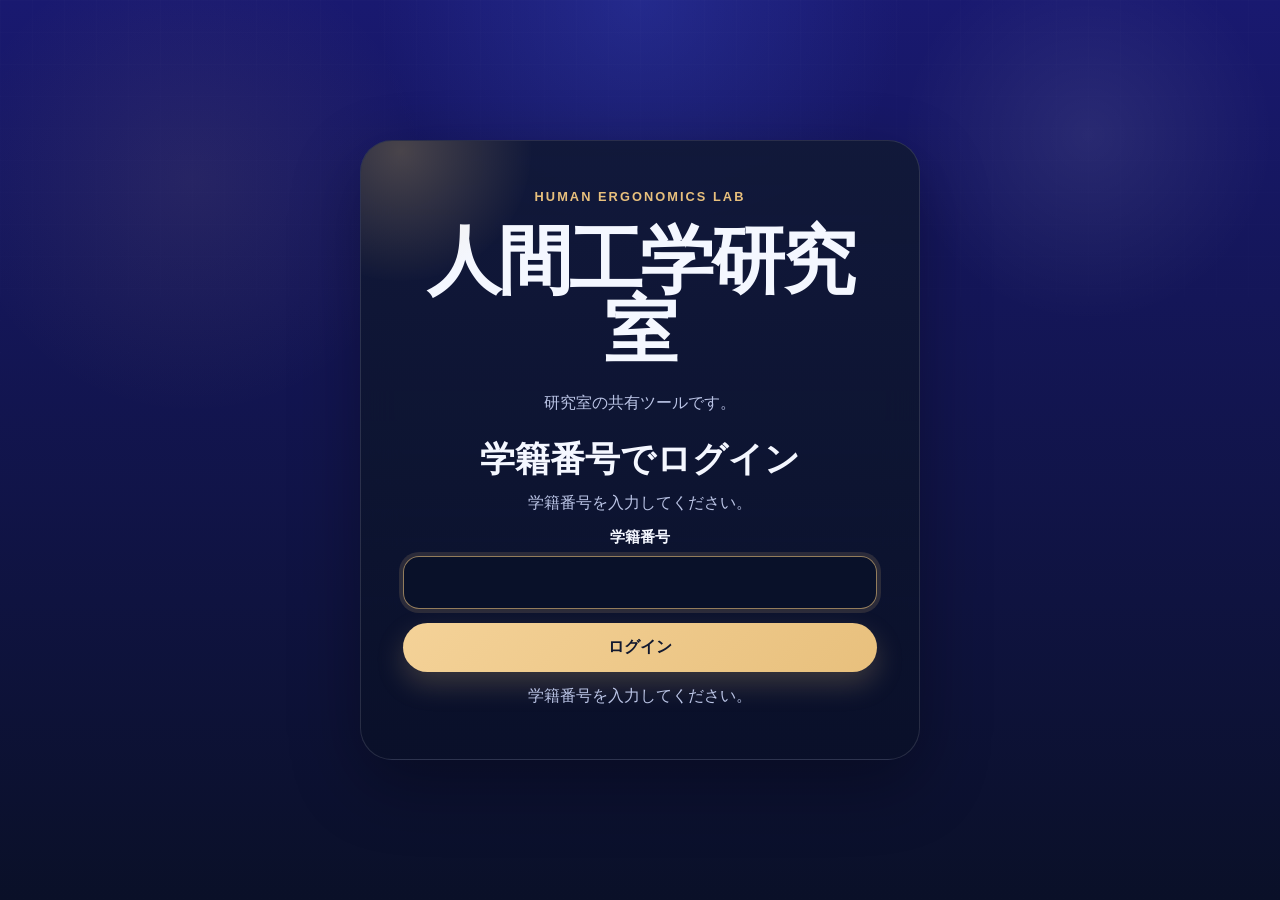
==== public/index.html @ 96b13053 "Excel設定をOneDriveリンクのみに整理" ====
<!DOCTYPE html>
<html lang="ja">
<head>
  <meta charset="UTF-8">
  <meta name="viewport" content="width=device-width, initial-scale=1.0">
  <title>&#x4eba;&#x9593;&#x5de5;&#x5b66;&#x7814;&#x7a76;&#x5ba4; &#x5171;&#x6709;&#x30c4;&#x30fc;&#x30eb;</title>
  <meta name="description" content="&#x4eba;&#x9593;&#x5de5;&#x5b66;&#x7814;&#x7a76;&#x5ba4;&#x306e;&#x5171;&#x6709;&#x30c4;&#x30fc;&#x30eb;">
  <meta name="theme-color" content="#191970">
  <meta name="robots" content="noindex, nofollow, noarchive">
  <meta name="apple-mobile-web-app-capable" content="yes">
  <meta name="apple-mobile-web-app-title" content="&#x4eba;&#x9593;&#x5de5;&#x5b66;&#x7814;&#x7a76;&#x5ba4;">
  <link rel="manifest" href="./manifest.webmanifest">
  <link rel="icon" href="./icon.svg" type="image/svg+xml">
  <link rel="stylesheet" href="./styles.css">
  <script src="./app.js" defer></script>
</head>
<body>
  <main class="shell">
    <section id="authView" class="auth-screen">
      <section class="auth-card" aria-labelledby="loginTitle">
        <div class="auth-orb" aria-hidden="true"></div>
        <p class="auth-label">Human Ergonomics Lab</p>
        <h1 id="labName">&#x4eba;&#x9593;&#x5de5;&#x5b66;&#x7814;&#x7a76;&#x5ba4;</h1>
        <p id="tagline" class="auth-copy">
          &#x7814;&#x7a76;&#x5ba4;&#x306e;&#x5171;&#x6709;&#x30c4;&#x30fc;&#x30eb;&#x3067;&#x3059;&#x3002;
        </p>

        <div class="auth-form-block">
          <h2 id="loginTitle">&#x5b66;&#x7c4d;&#x756a;&#x53f7;&#x3067;&#x30ed;&#x30b0;&#x30a4;&#x30f3;</h2>
          <p id="loginDescription" class="auth-copy">
            &#x5b66;&#x7c4d;&#x756a;&#x53f7;&#x3092;&#x5165;&#x529b;&#x3057;&#x3066;&#x304f;&#x3060;&#x3055;&#x3044;&#x3002;
          </p>

          <form id="loginForm" class="login-form" novalidate autocomplete="on">
            <label class="field field-centered">
              <span>&#x5b66;&#x7c4d;&#x756a;&#x53f7;</span>
              <input
                id="userIdInput"
                type="text"
                name="userId"
                inputmode="numeric"
                autocomplete="username"
                placeholder=""
              >
            </label>

            <button class="primary-button" type="submit">&#x30ed;&#x30b0;&#x30a4;&#x30f3;</button>
          </form>

          <p id="loginMessage" class="helper-text">
            &#x5b66;&#x7c4d;&#x756a;&#x53f7;&#x3092;&#x5165;&#x529b;&#x3057;&#x3066;&#x304f;&#x3060;&#x3055;&#x3044;&#x3002;
          </p>
        </div>
      </section>
    </section>

    <section id="workspaceView" class="workspace-shell" hidden>
      <aside class="sidebar">
        <div class="sidebar-card">
          <p class="sidebar-label">Workspace</p>
          <h2 id="sidebarLabName">&#x4eba;&#x9593;&#x5de5;&#x5b66;&#x7814;&#x7a76;&#x5ba4;</h2>
          <p id="sidebarUserText" class="sidebar-copy"></p>
        </div>

        <nav id="workspaceNav" class="sidebar-nav" aria-label="&#x30ab;&#x30c6;&#x30b4;&#x30ea;&#x4e00;&#x89a7;"></nav>
        <button id="logoutButton" class="secondary-button" type="button">&#x30ed;&#x30b0;&#x30a2;&#x30a6;&#x30c8;</button>
      </aside>

      <section class="workspace-main">
        <header class="workspace-header">
          <div class="workspace-heading">
            <p class="workspace-label">Category</p>
            <h2 id="workspaceTitle">&#x5728;&#x5ba4;&#x7ba1;&#x7406;</h2>
            <p id="workspaceDescription" class="workspace-copy"></p>
          </div>
          <span id="currentUserBadge" class="user-badge"></span>
        </header>

        <section class="workspace-stage">
          <article id="view-presence" class="workspace-view">
            <section class="view-card">
              <div class="presence-shell">
                <div class="presence-toolbar">
                  <div>
                    <p class="view-label">&#x5728;&#x5ba4;&#x7ba1;&#x7406;</p>
                    <h3 id="presenceMonthLabel">&#x4eca;&#x6708;</h3>
                  </div>

                  <div class="presence-nav">
                    <button id="presencePrevButton" class="secondary-button" type="button">&#x524d;&#x306e;&#x6708;</button>
                    <button id="presenceTodayButton" class="secondary-button" type="button">&#x4eca;&#x6708;</button>
                    <button id="presenceNextButton" class="secondary-button" type="button">&#x6b21;&#x306e;&#x6708;</button>
                  </div>
                </div>

                <div class="presence-table-wrap">
                  <table class="presence-table">
                    <thead id="presenceTableHead"></thead>
                    <tbody id="presenceTableBody"></tbody>
                  </table>
                </div>

                <div class="presence-table-section">
                  <p class="view-label">&#x52e4;&#x6020;</p>
                  <div class="presence-table-wrap">
                    <table class="presence-table attendance-table">
                      <thead id="attendanceTableHead"></thead>
                      <tbody id="attendanceTableBody"></tbody>
                    </table>
                  </div>
                </div>

                <div id="presenceEditorModal" class="presence-editor-backdrop" hidden>
                  <section class="presence-editor-dialog" role="dialog" aria-modal="true" aria-labelledby="presenceEditorTitle">
                    <div class="presence-editor-head">
                      <div>
                        <p class="view-label">&#x4e88;&#x5b9a;&#x7de8;&#x96c6;</p>
                        <h3 id="presenceEditorTitle">&#x65e5;&#x4ed8;</h3>
                      </div>
                      <button id="presenceEditorCloseButton" class="presence-editor-close" type="button" aria-label="&#x9589;&#x3058;&#x308b;">&#xd7;</button>
                    </div>

                    <form id="presenceEditorForm" class="form-stack">
                      <div class="presence-input-grid">
                        <label class="field">
                          <span>&#x958b;&#x59cb;&#x6642;&#x9593;</span>
                          <input id="presenceEditorStartTimeInput" type="time" name="presenceEditorStartTime">
                        </label>

                        <label class="field">
                          <span>&#x7d42;&#x4e86;&#x6642;&#x9593;</span>
                          <input id="presenceEditorEndTimeInput" type="time" name="presenceEditorEndTime">
                        </label>
                      </div>

                      <label class="field">
                        <span>&#x5bfe;&#x5fdc;&#x53ef;&#x5426;</span>
                        <select id="presenceEditorAvailabilitySelect" name="presenceEditorAvailability"></select>
                      </label>

                      <label class="field">
                        <span>&#x78ba;&#x8a8d;</span>
                        <input id="presenceEditorSummaryPreview" type="text" value="" readonly>
                      </label>

                      <div class="presence-actions">
                        <button class="primary-button" type="submit">&#x4fdd;&#x5b58;</button>
                        <button id="presenceEditorDeleteButton" class="secondary-button" type="button">&#x524a;&#x9664;</button>
                      </div>
                    </form>

                    <p id="presenceEditorMessage" class="helper-text"></p>
                  </section>
                </div>
              </div>
            </section>
          </article>

          <article id="view-tasks" class="workspace-view" hidden>
            <section class="view-card">
              <div class="tasks-shell">
                <div class="tasks-header">
                  <div>
                    <p class="view-label">&#x30de;&#x30a4;&#x30bf;&#x30b9;&#x30af;</p>
                    <h3>&#x30de;&#x30a4;&#x30bf;&#x30b9;&#x30af;</h3>
                  </div>
                  <div class="info-box tasks-summary-card">
                    <strong>&#x5bfe;&#x8c61;</strong>
                    <small id="taskOwnerText"></small>
                  </div>
                </div>

                <div class="tasks-layout">
                  <section class="panel tasks-panel">
                    <div class="panel-head">
                      <p class="view-label">&#x30bf;&#x30b9;&#x30af;&#x5165;&#x529b;</p>
                      <h3>&#x8ffd;&#x52a0;</h3>
                    </div>

                    <form id="taskForm" class="form-stack">
                      <label class="field">
                        <span>&#x30bf;&#x30b9;&#x30af;&#x540d;</span>
                        <input id="taskTitleInput" type="text" name="taskTitle" maxlength="60" placeholder="">
                      </label>

                      <label class="field">
                        <span>&#x671f;&#x65e5;</span>
                        <input id="taskDueDateInput" type="date" name="taskDueDate">
                      </label>

                      <label class="field">
                        <span>&#x30e1;&#x30e2;</span>
                        <input id="taskNoteInput" type="text" name="taskNote" maxlength="80" placeholder="">
                      </label>

                      <button class="primary-button" type="submit">&#x8ffd;&#x52a0;</button>
                    </form>

                    <p id="taskFormMessage" class="helper-text">&#x671f;&#x65e5;&#x9806;</p>
                  </section>

                  <section class="panel tasks-panel">
                    <div class="panel-head">
                      <p class="view-label">&#x4e00;&#x89a7;</p>
                      <h3>&#x73fe;&#x5728;&#x306e;&#x30bf;&#x30b9;&#x30af;</h3>
                    </div>

                    <div id="taskList" class="task-list" aria-live="polite"></div>
                  </section>
                </div>
              </div>
            </section>
          </article>

          <article id="view-clock" class="workspace-view" hidden>
            <section class="view-card">
              <div class="clock-shell">
                <div class="clock-now">
                  <p id="clockCurrentDate" class="clock-current-date helper-text">----</p>
                  <h4 id="clockCurrentTime" class="clock-current-time">--:--:--</h4>
                  <div class="clock-inline-totals" aria-live="polite">
                    <div class="clock-inline-total">
                      <span class="clock-inline-total-label">&#x4eca;&#x6708;&#x7d2f;&#x8a08;</span>
                      <strong id="clockMonthTotalValue" class="clock-inline-total-value">0&#x5206;</strong>
                      <p id="clockMonthTotalNote" class="clock-inline-total-note helper-text"></p>
                    </div>
                    <div class="clock-inline-total">
                      <span class="clock-inline-total-label">&#x7dcf;&#x7d2f;&#x8a08;</span>
                      <strong id="clockTotalValue" class="clock-inline-total-value">0&#x5206;</strong>
                      <p id="clockTotalNote" class="clock-inline-total-note helper-text"></p>
                    </div>
                  </div>
                </div>

                <div class="clock-center-row">
                  <div id="clockActionButtons" class="clock-actions" aria-live="polite"></div>
                </div>

                <div class="clock-status-line">
                  <p id="clockStatusText" class="clock-status-text">&#x672a;&#x6253;&#x523b;</p>
                  <p id="clockStatusSubtext" class="helper-text"></p>
                </div>

                <div id="clockDaySummaryCards" class="clock-day-summary" hidden aria-live="polite"></div>

                <div id="clockExcelFileCard" class="clock-excel-card" hidden aria-live="polite">
                  <div>
                    <span class="clock-excel-label">Excel</span>
                    <strong id="clockExcelFileName"></strong>
                    <p id="clockExcelMessage" class="helper-text"></p>
                  </div>
                  <button id="clockExcelOpenButton" class="secondary-button" type="button">&#x958b;&#x304f;</button>
                </div>

                <section class="clock-history">
                  <div class="clock-history-head">
                    <div>
                      <p class="clock-history-label">&#x4eca;&#x65e5;&#x306e;&#x8a18;&#x9332;</p>
                      <p id="clockSummaryText" class="helper-text"></p>
                    </div>
                    <button id="clockExportButton" class="secondary-button clock-export-button" type="button">CSV&#x51fa;&#x529b;</button>
                  </div>
                  <div id="clockHistoryList" class="clock-history-list" aria-live="polite"></div>
                </section>

                <div class="clock-adjustment-layout">
                  <section class="clock-adjustment-panel">
                    <div class="clock-history-head">
                      <div>
                        <p class="clock-history-label">&#x4fee;&#x6b63;</p>
                      </div>
                    </div>
                    <form id="clockCorrectionForm" class="form-stack">
                      <label id="clockCorrectionTargetField" class="field" hidden>
                        <span>&#x5bfe;&#x8c61;</span>
                        <select id="clockCorrectionTargetSelect" name="targetUserId"></select>
                      </label>

                      <div class="clock-adjustment-grid">
                        <label class="field">
                          <span>&#x65e5;&#x4ed8;</span>
                          <input id="clockCorrectionDateInput" type="date" name="dateKey">
                        </label>

                        <label class="field">
                          <span>&#x5165;&#x5ba4;</span>
                          <input id="clockCorrectionStartInput" type="time" name="startTime">
                        </label>

                        <label class="field">
                          <span>&#x9000;&#x5ba4;</span>
                          <input id="clockCorrectionEndInput" type="time" name="endTime">
                        </label>

                        <label class="field">
                          <span>&#x4f11;&#x61a9;(&#x5206;)</span>
                          <input id="clockCorrectionBreakInput" type="number" name="breakMinutes" min="0" step="5" inputmode="numeric" placeholder="0">
                        </label>
                      </div>

                      <label class="field">
                        <span>&#x30e1;&#x30e2;</span>
                        <input id="clockCorrectionNoteInput" type="text" name="note" maxlength="120" placeholder="">
                      </label>

                      <button id="clockCorrectionSubmitButton" class="primary-button" type="submit">&#x4fee;&#x6b63;&#x7533;&#x8acb;</button>
                    </form>
                    <p id="clockCorrectionMessage" class="helper-text"></p>
                  </section>

                  <section class="clock-adjustment-panel">
                    <div class="clock-history-head">
                      <div>
                        <p id="clockRequestListLabel" class="clock-history-label">&#x7533;&#x8acb;</p>
                      </div>
                    </div>
                    <div id="clockCorrectionRequestList" class="clock-request-list" aria-live="polite"></div>
                  </section>
                </div>
              </div>
            </section>
          </article>

          <article id="view-clockMonthly" class="workspace-view" hidden>
            <section class="view-card">
              <div class="clock-monthly-shell">
                <div class="clock-monthly-header">
                  <div>
                    <p class="view-label">&#x6d3b;&#x52d5;&#x96c6;&#x8a08;</p>
                    <h3 id="clockMonthSummaryLabel">&#x4eca;&#x6708;&#x306e;&#x7814;&#x7a76;&#x6642;&#x9593;</h3>
                  </div>
                </div>

                <div class="clock-monthly-nav">
                  <button id="clockMonthSummaryPrevButton" class="secondary-button" type="button">&#x524d;&#x306e;&#x6708;</button>
                  <button id="clockMonthSummaryTodayButton" class="secondary-button" type="button">&#x4eca;&#x6708;</button>
                  <button id="clockMonthSummaryNextButton" class="secondary-button" type="button">&#x6b21;&#x306e;&#x6708;</button>
                </div>

                <div class="clock-monthly-table-wrap">
                  <table class="clock-monthly-table">
                    <thead>
                      <tr>
                        <th>&#x30e6;&#x30fc;&#x30b6;&#x30fc;</th>
                        <th>&#x533a;&#x5206;</th>
                        <th>&#x7814;&#x7a76;&#x6642;&#x9593;</th>
                        <th>&#x5728;&#x5ba4;&#x6642;&#x9593;</th>
                        <th>&#x4f11;&#x61a9;&#x6642;&#x9593;</th>
                        <th>&#x6700;&#x5f8c;&#x306e;&#x6253;&#x523b;</th>
                      </tr>
                    </thead>
                    <tbody id="clockMonthSummaryTableBody"></tbody>
                  </table>
                </div>
              </div>
            </section>
          </article>

          <article id="view-settings" class="workspace-view" hidden>
            <div class="settings-layout">
              <section class="panel">
                <div class="panel-head">
                  <p class="view-label">&#x73fe;&#x5728;&#x306e;&#x30e6;&#x30fc;&#x30b6;&#x30fc;</p>
                  <h3>&#x30ed;&#x30b0;&#x30a4;&#x30f3;&#x60c5;&#x5831;</h3>
                </div>
                <div id="currentUserCard" class="info-grid"></div>
                <form id="displayNameForm" class="form-stack">
                  <label class="field">
                    <span>&#x8868;&#x793a;&#x540d;</span>
                    <input id="displayNameInput" type="text" name="displayName" autocomplete="nickname" placeholder="">
                  </label>

                  <button class="primary-button" type="submit">&#x8868;&#x793a;&#x540d;&#x3092;&#x66f4;&#x65b0;</button>
                </form>
                <p id="displayNameMessage" class="helper-text">
                  &#x4fdd;&#x5b58;&#x5148;&#x3092;&#x8868;&#x793a;&#x3057;&#x307e;&#x3059;&#x3002;
                </p>
                <div id="permissionSummary" class="chip-list"></div>
              </section>

              <section class="panel">
                <div class="panel-head">
                  <p class="view-label">Excel</p>
                  <h3>OneDrive&#x30ea;&#x30f3;&#x30af;</h3>
                </div>

                <form id="excelLinkForm" class="form-stack">
                  <label class="field">
                    <span>OneDrive&#x30ea;&#x30f3;&#x30af;</span>
                    <input id="excelLinkInput" type="url" name="excelLink" inputmode="url" placeholder="">
                  </label>
                  <button class="primary-button" type="submit">&#x30ea;&#x30f3;&#x30af;&#x3092;&#x4fdd;&#x5b58;</button>
                </form>
                <p id="excelLinkMessage" class="helper-text"></p>
              </section>

                <section class="panel">
                  <div class="panel-head">
                    <p class="view-label">&#x6a29;&#x9650;&#x7ba1;&#x7406;</p>
                    <h3>&#x7ba1;&#x7406;</h3>
                  </div>
                  <p id="settingsNotice" class="view-copy"></p>
                </section>

                <section id="memberSection" class="panel" hidden>
                  <div class="panel-head">
                    <p class="view-label">&#x30e6;&#x30fc;&#x30b6;&#x30fc;&#x6a29;&#x9650;</p>
                  <h3>&#x73fe;&#x5728;&#x306e;&#x5229;&#x7528;&#x6a29;&#x9650;</h3>
                </div>
                <div id="memberTable" class="member-table" aria-live="polite"></div>
              </section>
            </div>
          </article>

          <article id="view-empty" class="workspace-view" hidden>
            <section class="view-card view-card-empty">
              <p class="view-label">&#x6a29;&#x9650;&#x5f85;&#x3061;</p>
              <h3>&#x5229;&#x7528;&#x3067;&#x304d;&#x308b;&#x30ab;&#x30c6;&#x30b4;&#x30ea;&#x304c;&#x3042;&#x308a;&#x307e;&#x305b;&#x3093;</h3>
              <p class="view-copy">&#x7ba1;&#x7406;&#x8005;&#x306e;&#x8a2d;&#x5b9a;&#x5f85;&#x3061;&#x3067;&#x3059;&#x3002;</p>
            </section>
          </article>
        </section>
      </section>
    </section>
  </main>
</body>
</html>
---- public/styles.css ----
:root {
  color-scheme: dark;
  --bg: #191970;
  --bg-deep: #0a1028;
  --panel: rgba(14, 20, 45, 0.76);
  --line: rgba(255, 255, 255, 0.12);
  --text: #f4f7ff;
  --muted: #bbc5e6;
  --accent: #e8c07d;
  --accent-strong: #f4d298;
  --control-bg: rgba(6, 12, 30, 0.92);
  --control-bg-focus: rgba(10, 18, 42, 0.96);
  --control-line: rgba(255, 255, 255, 0.18);
  --control-text: #f8faff;
  --shadow: 0 24px 70px rgba(0, 0, 0, 0.32);
  --radius-xl: 32px;
  --radius-lg: 24px;
  --radius-md: 16px;
}

* {
  box-sizing: border-box;
}

html,
body {
  min-height: 100%;
}

body {
  margin: 0;
  color: var(--text);
  font-family: "Yu Gothic UI", "Hiragino Sans", "BIZ UDPGothic", sans-serif;
  background:
    radial-gradient(circle at top center, rgba(80, 109, 255, 0.2), transparent 24%),
    radial-gradient(circle at 15% 20%, rgba(232, 192, 125, 0.08), transparent 18%),
    radial-gradient(circle at 85% 15%, rgba(255, 255, 255, 0.08), transparent 14%),
    linear-gradient(180deg, var(--bg) 0%, var(--bg-deep) 100%);
}

body.is-modal-open {
  overflow: hidden;
}

body::before {
  content: "";
  position: fixed;
  inset: 0;
  pointer-events: none;
  background:
    linear-gradient(rgba(255, 255, 255, 0.04) 1px, transparent 1px),
    linear-gradient(90deg, rgba(255, 255, 255, 0.04) 1px, transparent 1px);
  background-size: 32px 32px;
  mask-image: linear-gradient(180deg, rgba(0, 0, 0, 0.28), transparent 72%);
}

button,
input,
select {
  font: inherit;
}

h1,
h2,
h3,
p {
  margin: 0;
}

[hidden] {
  display: none !important;
}

.shell {
  width: min(1320px, calc(100% - 32px));
  min-height: 100vh;
  margin: 0 auto;
  padding: 24px 0;
}

.auth-screen {
  min-height: calc(100vh - 48px);
  display: grid;
  place-items: center;
}

.auth-card,
.sidebar-card,
.workspace-header,
.view-card,
.panel {
  border: 1px solid var(--line);
  border-radius: var(--radius-xl);
  background: var(--panel);
  box-shadow: var(--shadow);
  backdrop-filter: blur(18px);
}

.auth-card {
  position: relative;
  width: min(560px, 100%);
  padding: 48px 42px;
  display: grid;
  gap: 22px;
  text-align: center;
  background:
    linear-gradient(180deg, rgba(17, 25, 55, 0.94) 0%, rgba(10, 16, 40, 0.86) 100%);
  overflow: hidden;
}

.auth-orb {
  position: absolute;
  width: 260px;
  height: 260px;
  inset: -120px auto auto -90px;
  border-radius: 999px;
  background: radial-gradient(circle, rgba(232, 192, 125, 0.26) 0%, rgba(232, 192, 125, 0) 72%);
  pointer-events: none;
}

.auth-label,
.sidebar-label,
.workspace-label,
.view-label {
  color: var(--accent);
  font-size: 0.8rem;
  font-weight: 800;
  letter-spacing: 0.16em;
  text-transform: uppercase;
}

.auth-card h1 {
  font-size: clamp(2.8rem, 7vw, 4.6rem);
  line-height: 0.96;
  letter-spacing: -0.04em;
}

.auth-copy,
.helper-text,
.sidebar-copy,
.workspace-copy,
.view-copy,
.info-box small,
.member-card small {
  color: var(--muted);
  line-height: 1.8;
}

.nav-button small {
  display: block;
  white-space: nowrap;
  overflow: hidden;
  text-overflow: ellipsis;
}

.auth-form-block,
.workspace-heading,
.panel-head {
  display: grid;
  gap: 10px;
}

.auth-form-block h2,
.workspace-heading h2,
.view-card h3,
.panel h3 {
  font-size: clamp(1.6rem, 3vw, 2.2rem);
  line-height: 1.1;
}

.login-form,
.form-stack {
  display: grid;
  gap: 14px;
}

.field {
  display: grid;
  gap: 8px;
  text-align: left;
}

.field-centered {
  text-align: center;
}

.field span {
  font-size: 0.95rem;
  font-weight: 700;
}

.field input,
.field select {
  width: 100%;
  border: 1px solid var(--control-line);
  border-radius: var(--radius-md);
  padding: 15px 18px;
  color: var(--control-text);
  background: var(--control-bg);
  outline: none;
  transition: border-color 140ms ease, box-shadow 140ms ease, background 140ms ease;
  appearance: none;
  caret-color: var(--accent-strong);
}

.field-centered input {
  text-align: center;
  font-size: 1.1rem;
  letter-spacing: 0.08em;
}

.field input::placeholder {
  color: rgba(244, 247, 255, 0.56);
}

.field select {
  color: var(--control-text);
  padding-right: 52px;
  background-image: url("data:image/svg+xml,%3Csvg xmlns='http://www.w3.org/2000/svg' width='18' height='12' viewBox='0 0 18 12'%3E%3Cpath d='M3 4.25 9 9l6-4.75' fill='none' stroke='%23f8faff' stroke-width='2' stroke-linecap='round' stroke-linejoin='round'/%3E%3C/svg%3E");
  background-repeat: no-repeat;
  background-position: right 18px center;
  background-size: 18px 12px;
}

.field input:focus,
.field select:focus {
  border-color: rgba(232, 192, 125, 0.62);
  box-shadow: 0 0 0 4px rgba(232, 192, 125, 0.14);
  background: var(--control-bg-focus);
}

.field select option,
.field select optgroup {
  color: var(--control-text);
  background: #101936;
}

.field input[type="date"] {
  color-scheme: dark;
  position: relative;
  padding-right: 58px;
}

.field input[type="date"]::-webkit-calendar-picker-indicator {
  width: 34px;
  height: 34px;
  margin-right: 10px;
  padding: 0;
  border-radius: 999px;
  background-color: rgba(255, 255, 255, 0.18);
  background-image: url("data:image/svg+xml,%3Csvg xmlns='http://www.w3.org/2000/svg' width='22' height='22' viewBox='0 0 24 24'%3E%3Crect x='3.5' y='5.5' width='17' height='15' rx='2.5' fill='none' stroke='%23f8faff' stroke-width='1.8'/%3E%3Cpath d='M7 3.75v3.5M17 3.75v3.5M3.5 9.5h17' fill='none' stroke='%23f8faff' stroke-width='1.8' stroke-linecap='round'/%3E%3C/svg%3E");
  background-repeat: no-repeat;
  background-position: center;
  background-size: 18px 18px;
  box-shadow: 0 0 0 1px rgba(255, 255, 255, 0.18);
  filter: none;
  opacity: 1;
  cursor: pointer;
}

.primary-button,
.secondary-button,
.nav-button {
  border-radius: 999px;
  font-weight: 700;
  transition: transform 140ms ease, box-shadow 140ms ease, opacity 140ms ease, border-color 140ms ease;
}

.primary-button,
.secondary-button {
  width: 100%;
  padding: 14px 18px;
  cursor: pointer;
}

.primary-button {
  border: 0;
  color: #11182f;
  background: linear-gradient(135deg, var(--accent-strong) 0%, var(--accent) 100%);
  box-shadow: 0 12px 28px rgba(232, 192, 125, 0.22);
}

.secondary-button {
  border: 1px solid rgba(255, 255, 255, 0.12);
  color: var(--text);
  background: rgba(255, 255, 255, 0.08);
}

.primary-button:hover,
.secondary-button:hover,
.nav-button:hover {
  transform: translateY(-1px);
}

.workspace-shell {
  display: grid;
  grid-template-columns: 290px minmax(0, 1fr);
  gap: 22px;
}

.sidebar {
  position: sticky;
  top: 24px;
  align-self: start;
  display: grid;
  gap: 16px;
}

.sidebar-card,
.workspace-header,
.view-card,
.panel {
  padding: 24px;
}

.sidebar-card {
  display: grid;
  gap: 10px;
}

.sidebar-card h2 {
  font-size: 1.8rem;
}

.sidebar-nav {
  display: grid;
  gap: 10px;
}

.nav-button {
  width: 100%;
  padding: 14px 16px;
  text-align: left;
  cursor: pointer;
  color: var(--text);
  border: 1px solid rgba(255, 255, 255, 0.08);
  background: rgba(255, 255, 255, 0.06);
}

.nav-button strong {
  display: block;
  margin-bottom: 4px;
  font-size: 1rem;
}

.nav-button.is-child {
  width: calc(100% - 18px);
  margin-left: 18px;
  position: relative;
}

.nav-button.is-child::before {
  content: "";
  position: absolute;
  left: -10px;
  top: 50%;
  width: 6px;
  height: 1px;
  background: rgba(255, 255, 255, 0.28);
}

.nav-button.is-active {
  border-color: rgba(232, 192, 125, 0.48);
  background: rgba(232, 192, 125, 0.12);
  box-shadow: 0 12px 24px rgba(0, 0, 0, 0.14);
}

.nav-button.is-disabled {
  opacity: 0.42;
  cursor: not-allowed;
}

.user-badge,
.permission-chip {
  display: inline-flex;
  align-items: center;
  justify-content: center;
  min-height: 42px;
  padding: 10px 14px;
  border-radius: 999px;
  border: 1px solid rgba(255, 255, 255, 0.12);
  background: rgba(255, 255, 255, 0.08);
  font-weight: 700;
}

.workspace-main {
  display: grid;
  gap: 20px;
}

.workspace-header {
  display: none;
}

.workspace-stage {
  min-height: 520px;
}

.workspace-view {
  animation: fade-in 180ms ease;
}

.view-card {
  min-height: 520px;
  display: grid;
  align-content: start;
  gap: 16px;
}

.presence-shell {
  display: grid;
  gap: 18px;
}

.presence-toolbar {
  display: flex;
  justify-content: space-between;
  gap: 16px;
  align-items: flex-start;
}

.presence-nav {
  display: grid;
  grid-template-columns: repeat(3, minmax(0, 1fr));
  gap: 10px;
  width: min(420px, 100%);
}

.presence-table-wrap {
  overflow: auto;
  border: 1px solid rgba(255, 255, 255, 0.08);
  border-radius: var(--radius-lg);
  background: rgba(255, 255, 255, 0.04);
}

.presence-table-section {
  display: grid;
  gap: 10px;
}

.presence-table {
  width: max-content;
  min-width: 100%;
  border-collapse: separate;
  border-spacing: 0;
}

.presence-table th,
.presence-table td {
  min-width: 72px;
  padding: 8px 6px;
  border-right: 1px solid rgba(255, 255, 255, 0.06);
  border-bottom: 1px solid rgba(255, 255, 255, 0.06);
  text-align: center;
  vertical-align: middle;
}

.presence-table thead th {
  position: sticky;
  top: 0;
  z-index: 2;
  background: rgba(18, 28, 63, 0.94);
}

.presence-table th:first-child,
.presence-table td:first-child {
  position: sticky;
  left: 0;
  z-index: 1;
  min-width: 132px;
  text-align: left;
  background: rgba(16, 23, 53, 0.96);
}

.presence-table thead th:first-child {
  z-index: 3;
}

.presence-user-name {
  display: block;
  font-weight: 700;
  font-size: 0.94rem;
}

.presence-user-meta {
  display: block;
  margin-top: 3px;
  color: var(--muted);
  font-size: 0.72rem;
  line-height: 1.4;
}

.presence-day-label {
  display: block;
  font-weight: 700;
  font-size: 0.9rem;
}

.presence-weekday {
  display: block;
  margin-top: 3px;
  color: var(--muted);
  font-size: 0.7rem;
}

.presence-day-weekend {
  color: var(--accent);
}

.presence-cell-value {
  display: inline-flex;
  align-items: center;
  justify-content: center;
  min-width: 26px;
  min-height: 24px;
  padding: 2px 6px;
  border-radius: 8px;
  font-weight: 700;
  font-size: 0.76rem;
}

.presence-cell-entry {
  display: grid;
  justify-items: center;
  gap: 4px;
}

.presence-cell-value.is-available {
  background: rgba(103, 239, 191, 0.18);
  color: #bfffe6;
}

.presence-cell-value.is-limited {
  background: rgba(117, 180, 255, 0.18);
  color: #d7e9ff;
}

.presence-cell-value.is-consult {
  background: rgba(232, 192, 125, 0.18);
  color: #ffe3b4;
}

.presence-cell-value.is-unavailable {
  background: rgba(255, 120, 142, 0.18);
  color: #ffd3dc;
}

.presence-cell-time {
  display: block;
  color: var(--muted);
  font-size: 0.66rem;
  line-height: 1.3;
  white-space: nowrap;
}

.presence-cell-empty {
  color: rgba(255, 255, 255, 0.26);
}

.presence-table td.is-own-cell {
  padding: 0;
}

.presence-cell-button {
  width: 100%;
  min-height: 56px;
  padding: 8px 6px;
  border: 0;
  background: transparent;
  color: inherit;
  cursor: pointer;
  transition: background 140ms ease, box-shadow 140ms ease;
}

.presence-cell-button:hover {
  background: rgba(255, 255, 255, 0.06);
}

.presence-cell-button:focus-visible {
  outline: none;
  box-shadow: inset 0 0 0 2px rgba(232, 192, 125, 0.6);
}

.attendance-cell-entry {
  display: grid;
  gap: 4px;
  justify-items: center;
}

.attendance-cell-time {
  display: block;
  color: var(--muted);
  font-size: 0.68rem;
  line-height: 1.25;
  white-space: nowrap;
}

.presence-editor-backdrop {
  position: fixed;
  inset: 0;
  z-index: 50;
  display: flex;
  justify-content: center;
  align-items: flex-start;
  overflow-y: auto;
  padding: clamp(18px, 5vh, 48px) 20px 24px;
  background: rgba(4, 7, 20, 0.72);
  backdrop-filter: blur(10px);
  -webkit-overflow-scrolling: touch;
}

.presence-editor-dialog {
  width: min(520px, 100%);
  max-height: calc(100dvh - 48px);
  overflow-y: auto;
  display: grid;
  gap: 18px;
  padding: 24px;
  border: 1px solid var(--line);
  border-radius: var(--radius-xl);
  background: linear-gradient(180deg, rgba(17, 25, 55, 0.96) 0%, rgba(10, 16, 40, 0.94) 100%);
  box-shadow: var(--shadow);
  -webkit-overflow-scrolling: touch;
}

.presence-editor-head {
  display: flex;
  justify-content: space-between;
  gap: 16px;
  align-items: flex-start;
}

.presence-editor-close {
  width: 44px;
  height: 44px;
  border: 1px solid rgba(255, 255, 255, 0.12);
  border-radius: 999px;
  background: rgba(255, 255, 255, 0.08);
  color: var(--text);
  cursor: pointer;
  font-size: 1.4rem;
  line-height: 1;
}

.presence-input-grid {
  display: grid;
  grid-template-columns: repeat(2, minmax(0, 1fr));
  gap: 14px;
}

.presence-owner-box {
  display: grid;
  align-content: center;
  min-height: 100%;
}

.presence-owner-box small {
  line-height: 1.55;
}

.presence-note {
  margin-top: -2px;
}

.presence-note .helper-text {
  line-height: 1.6;
}

.field input[readonly] {
  color: var(--muted);
  background: rgba(255, 255, 255, 0.05);
  cursor: default;
}

.file-drop-zone {
  position: relative;
  display: grid;
  gap: 8px;
  place-items: center;
  min-height: 136px;
  padding: 22px;
  border: 1px dashed rgba(232, 192, 125, 0.42);
  border-radius: var(--radius-lg);
  background:
    radial-gradient(circle at 50% 0%, rgba(232, 192, 125, 0.12), transparent 42%),
    rgba(6, 12, 30, 0.72);
  cursor: pointer;
  transition: border-color 140ms ease, background 140ms ease, transform 140ms ease;
}

.file-drop-zone:hover,
.file-drop-zone:focus-visible,
.file-drop-zone.is-dragging {
  border-color: rgba(244, 210, 152, 0.86);
  background:
    radial-gradient(circle at 50% 0%, rgba(232, 192, 125, 0.2), transparent 44%),
    rgba(10, 18, 42, 0.9);
  transform: translateY(-1px);
}

.file-drop-zone input {
  position: absolute;
  inset: 0;
  opacity: 0;
  cursor: pointer;
}

.file-drop-main {
  color: rgba(255, 255, 255, 0.95);
  font-size: 1.08rem;
  font-weight: 800;
  letter-spacing: 0.06em;
}

.file-drop-sub {
  max-width: 100%;
  color: var(--muted);
  font-size: 0.9rem;
  overflow: hidden;
  text-overflow: ellipsis;
  white-space: nowrap;
}

.file-drop-actions {
  display: flex;
  justify-content: flex-end;
}

.presence-actions {
  display: grid;
  grid-template-columns: repeat(2, minmax(0, 1fr));
  gap: 12px;
}

.schedule-shell {
  display: grid;
  gap: 18px;
}

.schedule-header {
  display: flex;
  justify-content: space-between;
  gap: 16px;
  align-items: flex-start;
}

.schedule-note-box {
  width: min(280px, 100%);
}

.schedule-note-box small {
  line-height: 1.6;
}

.schedule-table-wrap {
  overflow: auto;
  border: 1px solid rgba(255, 255, 255, 0.08);
  border-radius: var(--radius-lg);
  background: rgba(255, 255, 255, 0.04);
}

.schedule-table {
  width: 100%;
  min-width: 820px;
  border-collapse: separate;
  border-spacing: 0;
}

.schedule-table th,
.schedule-table td {
  min-width: 120px;
  padding: 14px 12px;
  border-right: 1px solid rgba(255, 255, 255, 0.06);
  border-bottom: 1px solid rgba(255, 255, 255, 0.06);
  text-align: center;
  vertical-align: middle;
}

.schedule-table thead th {
  background: rgba(18, 28, 63, 0.94);
  font-weight: 700;
}

.schedule-table th:first-child,
.schedule-table td:first-child {
  min-width: 150px;
  background: rgba(16, 23, 53, 0.96);
}

.schedule-slot-name {
  display: block;
  font-weight: 700;
}

.schedule-slot-time {
  display: block;
  margin-top: 6px;
  color: var(--muted);
  font-size: 0.78rem;
  line-height: 1.4;
}

.schedule-cell-empty {
  display: inline-flex;
  align-items: center;
  justify-content: center;
  min-width: 72px;
  min-height: 38px;
  padding: 6px 10px;
  border-radius: 999px;
  background: rgba(255, 255, 255, 0.06);
  color: rgba(244, 247, 255, 0.62);
  font-size: 0.82rem;
}

.schedule-break-row th,
.schedule-break-row td {
  background: rgba(232, 192, 125, 0.08);
}

.schedule-break-cell {
  color: var(--accent-strong);
  font-weight: 700;
}

.tasks-shell {
  display: grid;
  gap: 18px;
}

.tasks-header {
  display: flex;
  justify-content: space-between;
  gap: 16px;
  align-items: flex-start;
}

.tasks-summary-card {
  width: min(280px, 100%);
}

.tasks-summary-card small {
  line-height: 1.6;
}

.tasks-layout {
  display: grid;
  grid-template-columns: minmax(320px, 380px) minmax(0, 1fr);
  gap: 16px;
}

.tasks-panel {
  gap: 16px;
}

.task-list {
  display: grid;
  gap: 12px;
}

.task-card {
  display: grid;
  gap: 14px;
  padding: 16px;
  border-radius: var(--radius-lg);
  border: 1px solid rgba(255, 255, 255, 0.08);
  background: rgba(255, 255, 255, 0.05);
}

.task-card-head {
  display: flex;
  justify-content: space-between;
  gap: 14px;
  align-items: flex-start;
}

.task-card-title {
  display: block;
  font-size: 1.02rem;
}

.task-card-date,
.task-card-note,
.task-empty {
  color: var(--muted);
  line-height: 1.6;
}

.task-card-date {
  margin-top: 6px;
}

.task-chip {
  display: inline-flex;
  align-items: center;
  justify-content: center;
  min-height: 34px;
  padding: 6px 12px;
  border-radius: 999px;
  font-size: 0.82rem;
  font-weight: 700;
  white-space: nowrap;
  background: rgba(255, 255, 255, 0.08);
  color: var(--text);
}

.task-chip.is-overdue {
  background: rgba(255, 120, 142, 0.18);
  color: #ffd3dc;
}

.task-chip.is-today {
  background: rgba(232, 192, 125, 0.18);
  color: #ffe3b4;
}

.task-chip.is-upcoming {
  background: rgba(117, 180, 255, 0.18);
  color: #d7e9ff;
}

.task-card-actions {
  display: flex;
  justify-content: flex-end;
}

.task-delete-button {
  width: auto;
  min-width: 110px;
}

.clock-shell {
  min-height: 100%;
  display: grid;
  place-content: center;
  justify-items: center;
  gap: 20px;
  text-align: center;
}

.clock-now {
  display: grid;
  gap: 10px;
  justify-items: center;
}

.clock-inline-totals {
  display: flex;
  flex-wrap: wrap;
  justify-content: center;
  gap: 10px 18px;
  align-items: flex-start;
}

.clock-inline-total {
  display: grid;
  gap: 2px;
  justify-items: center;
  min-width: 116px;
  opacity: 0.76;
}

.clock-inline-total-label {
  font-size: 0.72rem;
  letter-spacing: 0.08em;
  color: var(--muted);
}

.clock-inline-total-value {
  font-size: 0.95rem;
  line-height: 1.1;
  color: rgba(255, 255, 255, 0.88);
  font-variant-numeric: tabular-nums;
}

.clock-inline-total-note {
  margin: 0;
  font-size: 0.68rem;
  line-height: 1.2;
  opacity: 0.78;
}

.clock-current-time {
  font-size: clamp(3rem, 10vw, 5.6rem);
  line-height: 0.94;
  letter-spacing: 0.04em;
  font-variant-numeric: tabular-nums;
}

.clock-current-date {
  font-size: 1.02rem;
  letter-spacing: 0.04em;
}

.clock-status-line {
  width: min(520px, 100%);
  display: grid;
  gap: 6px;
  justify-items: center;
}

.clock-status-label {
  color: var(--accent);
  font-size: 0.82rem;
  font-weight: 700;
  letter-spacing: 0.12em;
  text-transform: uppercase;
}

.clock-status-text {
  font-size: 0.98rem;
  font-weight: 700;
  color: var(--muted);
}

.clock-day-summary {
  width: min(560px, 100%);
  display: grid;
  grid-template-columns: repeat(3, minmax(0, 1fr));
  gap: 10px;
}

.clock-day-summary[hidden] {
  display: none;
}

.clock-day-summary-card {
  display: grid;
  gap: 6px;
  padding: 14px 16px;
  border-radius: 22px;
  background: rgba(255, 255, 255, 0.07);
  border: 1px solid rgba(255, 255, 255, 0.1);
  box-shadow: 0 14px 32px rgba(2, 6, 23, 0.2);
}

.clock-day-summary-card span {
  color: var(--muted);
  font-size: 0.76rem;
  font-weight: 700;
  letter-spacing: 0.1em;
}

.clock-day-summary-card strong {
  color: rgba(255, 255, 255, 0.94);
  font-size: clamp(1.1rem, 2.3vw, 1.45rem);
  font-variant-numeric: tabular-nums;
}

.clock-excel-card {
  width: min(560px, 100%);
  display: grid;
  grid-template-columns: minmax(0, 1fr) auto;
  gap: 14px;
  align-items: center;
  padding: 16px 18px;
  border-radius: 24px;
  background: rgba(232, 192, 125, 0.1);
  border: 1px solid rgba(232, 192, 125, 0.26);
}

.clock-excel-card[hidden] {
  display: none;
}

.clock-excel-card div {
  min-width: 0;
  display: grid;
  gap: 4px;
  text-align: left;
}

.clock-excel-label {
  color: var(--accent);
  font-size: 0.75rem;
  font-weight: 800;
  letter-spacing: 0.12em;
}

.clock-excel-card strong {
  color: rgba(255, 255, 255, 0.94);
  overflow: hidden;
  text-overflow: ellipsis;
  white-space: nowrap;
}

.clock-center-row {
  width: min(520px, 100%);
  display: grid;
}

.clock-actions {
  width: 100%;
  display: grid;
  grid-template-columns: repeat(2, minmax(0, 1fr));
  gap: 18px;
}

.clock-actions.is-single {
  grid-template-columns: minmax(0, 1fr);
  width: min(420px, 100%);
}

.clock-button {
  min-height: 148px;
  padding: 24px;
  border-radius: 32px;
  border: 1px solid rgba(255, 255, 255, 0.1);
  cursor: pointer;
  transition: transform 140ms ease, box-shadow 140ms ease, border-color 140ms ease, background 140ms ease;
  display: grid;
  gap: 8px;
  justify-items: center;
  align-content: center;
  text-align: center;
}

.clock-button:hover {
  transform: translateY(-2px);
}

.clock-button-primary {
  color: #11182f;
  background: linear-gradient(135deg, var(--accent-strong) 0%, var(--accent) 100%);
  box-shadow: 0 18px 40px rgba(232, 192, 125, 0.2);
}

.clock-button-secondary {
  color: var(--text);
  background: rgba(255, 255, 255, 0.08);
}

.clock-button-icon {
  font-size: clamp(2rem, 5vw, 3rem);
  line-height: 1;
}

.clock-button-label {
  font-size: clamp(1.45rem, 3vw, 2.2rem);
  font-weight: 800;
  line-height: 1.1;
}

.clock-button-note {
  font-size: 0.95rem;
  line-height: 1.4;
  opacity: 0.82;
}

.clock-history {
  width: min(720px, 100%);
  display: grid;
  gap: 14px;
  padding: 18px 20px;
  border-radius: var(--radius-lg);
  border: 1px solid rgba(255, 255, 255, 0.08);
  background: rgba(255, 255, 255, 0.05);
}

.clock-history-head {
  display: flex;
  justify-content: space-between;
  gap: 16px;
  align-items: flex-start;
}

.clock-history-label {
  color: var(--accent);
  font-size: 0.82rem;
  font-weight: 700;
  letter-spacing: 0.12em;
  text-transform: uppercase;
}

.clock-export-button {
  width: auto;
  min-width: 140px;
}

.clock-history-list {
  display: grid;
  gap: 10px;
}

.clock-history-item {
  display: grid;
  grid-template-columns: 1fr auto;
  gap: 14px;
  align-items: center;
  padding: 12px 14px;
  border-radius: var(--radius-md);
  background: rgba(255, 255, 255, 0.05);
  border: 1px solid rgba(255, 255, 255, 0.06);
}

.clock-history-action,
.clock-history-time {
  display: grid;
  gap: 4px;
}

.clock-history-action strong,
.clock-history-time strong {
  font-size: 0.98rem;
}

.clock-history-action small,
.clock-history-time small,
.clock-history-empty {
  color: var(--muted);
  line-height: 1.5;
}

.clock-history-time {
  text-align: right;
}

.clock-adjustment-layout {
  width: min(920px, 100%);
  display: grid;
  grid-template-columns: minmax(0, 1.1fr) minmax(0, 0.9fr);
  gap: 16px;
}

.clock-adjustment-panel {
  display: grid;
  gap: 14px;
  padding: 18px 20px;
  border-radius: var(--radius-lg);
  border: 1px solid rgba(255, 255, 255, 0.08);
  background: rgba(255, 255, 255, 0.05);
}

.clock-adjustment-grid {
  display: grid;
  grid-template-columns: repeat(2, minmax(0, 1fr));
  gap: 12px;
}

.clock-request-list {
  display: grid;
  gap: 10px;
}

.clock-request-card {
  display: grid;
  gap: 12px;
  padding: 14px;
  border-radius: var(--radius-md);
  background: rgba(255, 255, 255, 0.05);
  border: 1px solid rgba(255, 255, 255, 0.06);
}

.clock-request-head {
  display: flex;
  justify-content: space-between;
  gap: 12px;
  align-items: flex-start;
}

.clock-request-head div,
.clock-request-body {
  display: grid;
  gap: 4px;
}

.clock-request-status {
  padding: 6px 10px;
  border-radius: 999px;
  font-size: 0.8rem;
  font-weight: 700;
  background: rgba(255, 255, 255, 0.08);
  color: var(--text);
}

.clock-request-status.is-pending {
  color: var(--accent);
}

.clock-request-status.is-approved {
  color: #8ee0b7;
}

.clock-request-status.is-rejected {
  color: #ffb2b2;
}

.clock-request-body span {
  color: var(--muted);
  line-height: 1.5;
}

.clock-request-actions {
  display: flex;
  flex-wrap: wrap;
  gap: 10px;
}

.clock-request-actions .secondary-button {
  width: auto;
  min-width: 120px;
}

.clock-monthly-shell {
  display: grid;
  gap: 18px;
}

.clock-monthly-header {
  display: flex;
  justify-content: space-between;
  gap: 16px;
  align-items: flex-start;
}

.clock-monthly-nav {
  display: grid;
  grid-template-columns: repeat(3, minmax(0, 1fr));
  gap: 10px;
  width: min(420px, 100%);
}

.clock-monthly-table-wrap {
  overflow: auto;
  border: 1px solid rgba(255, 255, 255, 0.08);
  border-radius: var(--radius-lg);
  background: rgba(255, 255, 255, 0.04);
}

.clock-monthly-table {
  width: 100%;
  min-width: 920px;
  border-collapse: separate;
  border-spacing: 0;
}

.clock-monthly-table th,
.clock-monthly-table td {
  padding: 12px 10px;
  border-right: 1px solid rgba(255, 255, 255, 0.06);
  border-bottom: 1px solid rgba(255, 255, 255, 0.06);
  text-align: center;
  vertical-align: middle;
}

.clock-monthly-table thead th {
  position: sticky;
  top: 0;
  z-index: 2;
  background: rgba(18, 28, 63, 0.94);
  font-weight: 700;
}

.clock-monthly-table th:first-child,
.clock-monthly-table td:first-child {
  position: sticky;
  left: 0;
  z-index: 1;
  min-width: 180px;
  text-align: left;
  background: rgba(16, 23, 53, 0.96);
}

.clock-monthly-table thead th:first-child {
  z-index: 3;
}

.clock-monthly-primary {
  font-size: 1rem;
}

.clock-monthly-last-action,
.clock-monthly-last-time,
.clock-monthly-empty {
  display: block;
}

.clock-monthly-last-time,
.clock-monthly-empty {
  margin-top: 4px;
  color: var(--muted);
  font-size: 0.8rem;
  line-height: 1.5;
}

.view-card-empty {
  place-content: center;
  text-align: center;
}

.settings-layout {
  display: grid;
  gap: 16px;
}

.info-grid {
  display: grid;
  grid-template-columns: repeat(2, minmax(0, 1fr));
  gap: 12px;
}

.chip-list {
  display: flex;
  flex-wrap: wrap;
  gap: 10px;
}

.info-box,
.member-card,
.permission-item {
  padding: 14px;
  border-radius: var(--radius-md);
  border: 1px solid rgba(255, 255, 255, 0.08);
  background: rgba(255, 255, 255, 0.06);
}

.info-box strong,
.member-card strong {
  display: block;
  margin-bottom: 6px;
  font-size: 1rem;
}

.member-table {
  display: grid;
  gap: 12px;
}

.member-row {
  display: grid;
  grid-template-columns: 220px 1fr;
  gap: 14px;
  padding: 14px;
  border-radius: var(--radius-lg);
  border: 1px solid rgba(255, 255, 255, 0.08);
  background: rgba(255, 255, 255, 0.05);
}

.member-card {
  display: grid;
  gap: 4px;
}

.permission-grid {
  display: grid;
  grid-template-columns: repeat(2, minmax(0, 1fr));
  gap: 10px;
}

.permission-item {
  display: flex;
  align-items: center;
  gap: 10px;
}

.permission-item input {
  width: 18px;
  height: 18px;
  accent-color: var(--accent);
}

.permission-chip.is-off {
  opacity: 0.45;
}

@keyframes fade-in {
  from {
    opacity: 0;
    transform: translateY(8px);
  }

  to {
    opacity: 1;
    transform: translateY(0);
  }
}

@media (max-width: 1120px) {
  .workspace-shell,
  .member-row {
    grid-template-columns: 1fr;
  }

  .sidebar {
    position: static;
  }

  .presence-toolbar {
    grid-template-columns: 1fr;
    display: grid;
  }

  .schedule-header {
    grid-template-columns: 1fr;
    display: grid;
  }

  .tasks-header,
  .tasks-layout,
  .clock-monthly-header,
  .clock-adjustment-layout {
    grid-template-columns: 1fr;
    display: grid;
  }

  .clock-actions,
  .clock-actions.is-single {
    width: 100%;
  }

  .clock-center-row {
    width: 100%;
  }

  .clock-history-head {
    grid-template-columns: 1fr;
    display: grid;
  }
}

@media (max-width: 720px) {
  .shell {
    width: min(100% - 16px, 100%);
    padding: 16px 0;
  }

  .auth-card,
  .sidebar-card,
  .workspace-header,
  .view-card,
  .panel {
    padding: 20px;
  }

  .info-grid,
  .permission-grid,
  .presence-input-grid,
  .presence-actions,
  .clock-actions,
  .clock-monthly-nav,
  .clock-day-summary,
  .clock-excel-card,
  .clock-adjustment-grid {
    grid-template-columns: 1fr;
  }

  .task-card-head {
    grid-template-columns: 1fr;
    display: grid;
  }

  .task-card-actions {
    justify-content: stretch;
  }

  .task-delete-button {
    width: 100%;
  }

  .clock-button {
    min-height: 110px;
  }

  .clock-history-item {
    grid-template-columns: 1fr;
  }

  .clock-history-time {
    text-align: left;
  }

  .presence-table th,
  .presence-table td {
    min-width: 64px;
    padding: 7px 5px;
  }

  .presence-table th:first-child,
  .presence-table td:first-child {
    min-width: 120px;
  }

  .presence-cell-button {
    min-height: 50px;
    padding: 6px 5px;
  }

  .presence-editor-backdrop {
    padding: 12px;
  }

  .presence-editor-dialog {
    max-height: calc(100dvh - 24px);
    padding: 18px;
    border-radius: 22px;
  }
}
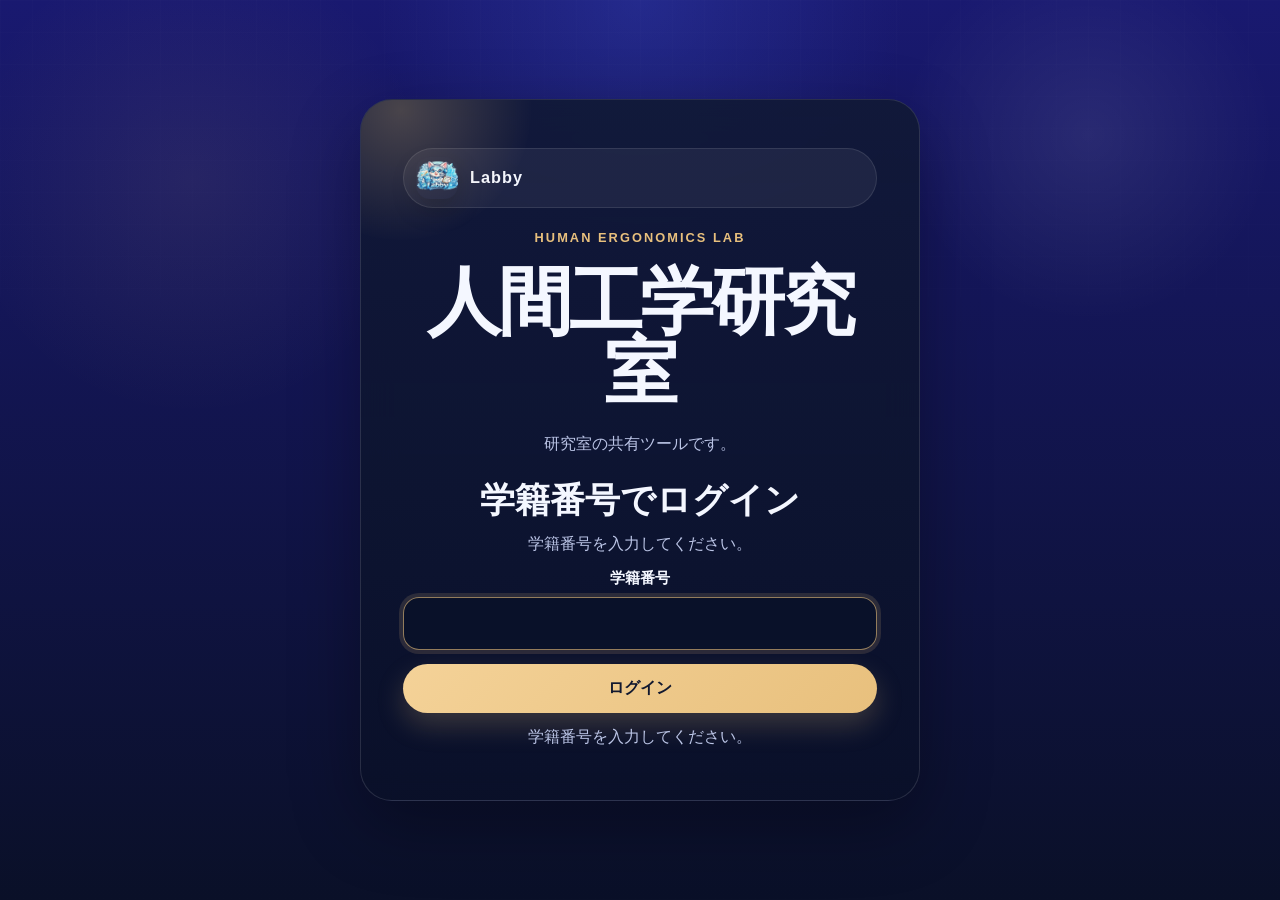
==== commit 720a535e: "Labbyアイコンとアプリ名を反映" ====
--- a/public/index.html
+++ b/public/index.html
@@ -3,14 +3,15 @@
 <head>
   <meta charset="UTF-8">
   <meta name="viewport" content="width=device-width, initial-scale=1.0">
-  <title>&#x4eba;&#x9593;&#x5de5;&#x5b66;&#x7814;&#x7a76;&#x5ba4; &#x5171;&#x6709;&#x30c4;&#x30fc;&#x30eb;</title>
+  <title>Labby</title>
   <meta name="description" content="&#x4eba;&#x9593;&#x5de5;&#x5b66;&#x7814;&#x7a76;&#x5ba4;&#x306e;&#x5171;&#x6709;&#x30c4;&#x30fc;&#x30eb;">
   <meta name="theme-color" content="#191970">
   <meta name="robots" content="noindex, nofollow, noarchive">
   <meta name="apple-mobile-web-app-capable" content="yes">
-  <meta name="apple-mobile-web-app-title" content="&#x4eba;&#x9593;&#x5de5;&#x5b66;&#x7814;&#x7a76;&#x5ba4;">
+  <meta name="apple-mobile-web-app-title" content="Labby">
   <link rel="manifest" href="./manifest.webmanifest">
-  <link rel="icon" href="./icon.svg" type="image/svg+xml">
+  <link rel="icon" href="./labby-icon-192.png" type="image/png">
+  <link rel="apple-touch-icon" href="./labby-icon-192.png">
   <link rel="stylesheet" href="./styles.css">
   <script src="./app.js" defer></script>
 </head>
@@ -19,6 +20,10 @@
     <section id="authView" class="auth-screen">
       <section class="auth-card" aria-labelledby="loginTitle">
         <div class="auth-orb" aria-hidden="true"></div>
+        <div class="app-brand">
+          <img src="./labby-icon-192.png" alt="Labby" class="app-brand-icon">
+          <span class="app-brand-name">Labby</span>
+        </div>
         <p class="auth-label">Human Ergonomics Lab</p>
         <h1 id="labName">&#x4eba;&#x9593;&#x5de5;&#x5b66;&#x7814;&#x7a76;&#x5ba4;</h1>
         <p id="tagline" class="auth-copy">
@@ -57,6 +62,10 @@
     <section id="workspaceView" class="workspace-shell" hidden>
       <aside class="sidebar">
         <div class="sidebar-card">
+          <div class="app-brand app-brand-sidebar">
+            <img src="./labby-icon-192.png" alt="Labby" class="app-brand-icon">
+            <span class="app-brand-name">Labby</span>
+          </div>
           <p class="sidebar-label">Workspace</p>
           <h2 id="sidebarLabName">&#x4eba;&#x9593;&#x5de5;&#x5b66;&#x7814;&#x7a76;&#x5ba4;</h2>
           <p id="sidebarUserText" class="sidebar-copy"></p>
@@ -207,6 +216,93 @@
 
                     <div id="taskList" class="task-list" aria-live="polite"></div>
                   </section>
+                </div>
+              </div>
+            </section>
+          </article>
+
+          <article id="view-sharedSchedule" class="workspace-view" hidden>
+            <section class="view-card">
+              <div class="shared-schedule-shell">
+                <div class="shared-schedule-header">
+                  <div>
+                    <p class="view-label">&#x5171;&#x6709;&#x30b9;&#x30b1;&#x30b8;&#x30e5;&#x30fc;&#x30eb;</p>
+                    <h3>&#x7814;&#x7a76;&#x5ba4;&#x5168;&#x4f53;&#x306e;&#x4e88;&#x5b9a;</h3>
+                  </div>
+                  <p id="sharedScheduleStatusMessage" class="helper-text"></p>
+                </div>
+
+                <div class="shared-schedule-toolbar">
+                  <h4 id="sharedScheduleMonthLabel">&#x4eca;&#x6708;</h4>
+                  <div class="shared-schedule-nav">
+                    <button id="sharedSchedulePrevButton" class="secondary-button" type="button">&#x524d;&#x306e;&#x6708;</button>
+                    <button id="sharedScheduleTodayButton" class="secondary-button" type="button">&#x4eca;&#x6708;</button>
+                    <button id="sharedScheduleNextButton" class="secondary-button" type="button">&#x6b21;&#x306e;&#x6708;</button>
+                  </div>
+                </div>
+
+                <div id="sharedScheduleCountdown" class="shared-schedule-countdown" aria-live="polite"></div>
+
+                <div class="shared-schedule-board">
+                  <section class="panel shared-schedule-calendar-panel">
+                    <div id="sharedScheduleCalendar" class="shared-schedule-calendar" aria-live="polite"></div>
+                  </section>
+
+                  <div class="shared-schedule-side">
+                  <section class="panel shared-schedule-panel">
+                    <div class="panel-head">
+                      <p class="view-label">&#x5165;&#x529b;</p>
+                      <h3>&#x65b0;&#x3057;&#x3044;&#x4e88;&#x5b9a;</h3>
+                    </div>
+
+                    <form id="sharedScheduleForm" class="form-stack">
+                      <label class="field">
+                        <span>&#x4ef6;&#x540d;</span>
+                        <input id="sharedScheduleTitleInput" type="text" name="sharedScheduleTitle" maxlength="80" placeholder="">
+                      </label>
+
+                      <label class="field">
+                        <span>&#x7a2e;&#x5225;</span>
+                        <select id="sharedScheduleTypeInput" name="sharedScheduleType"></select>
+                      </label>
+
+                      <label class="field">
+                        <span>&#x65e5;&#x4ed8;</span>
+                        <input id="sharedScheduleDateInput" type="date" name="sharedScheduleDate">
+                      </label>
+
+                      <div class="presence-input-grid">
+                        <label class="field">
+                          <span>&#x958b;&#x59cb;</span>
+                          <input id="sharedScheduleStartTimeInput" type="time" name="sharedScheduleStartTime">
+                        </label>
+
+                        <label class="field">
+                          <span>&#x7d42;&#x4e86;</span>
+                          <input id="sharedScheduleEndTimeInput" type="time" name="sharedScheduleEndTime">
+                        </label>
+                      </div>
+
+                      <label class="field">
+                        <span>&#x30e1;&#x30e2;</span>
+                        <input id="sharedScheduleNoteInput" type="text" name="sharedScheduleNote" maxlength="120" placeholder="">
+                      </label>
+
+                      <button class="primary-button" type="submit">&#x4fdd;&#x5b58;</button>
+                    </form>
+
+                    <p id="sharedScheduleFormMessage" class="helper-text"></p>
+                  </section>
+
+                  <section class="panel shared-schedule-panel">
+                    <div class="panel-head">
+                      <p class="view-label">&#x4e00;&#x89a7;</p>
+                      <h3>&#x8fd1;&#x3044;&#x4e88;&#x5b9a;</h3>
+                    </div>
+
+                    <div id="sharedScheduleList" class="shared-schedule-list" aria-live="polite"></div>
+                  </section>
+                  </div>
                 </div>
               </div>
             </section>
@@ -293,7 +389,7 @@
                         </label>
 
                         <label class="field">
-                          <span>&#x4f11;&#x61a9;(&#x5206;)</span>
+                          <span>&#x7814;&#x7a76;&#x5916;&#x6642;&#x9593;(&#x5206;)</span>
                           <input id="clockCorrectionBreakInput" type="number" name="breakMinutes" min="0" step="5" inputmode="numeric" placeholder="0">
                         </label>
                       </div>
@@ -345,7 +441,7 @@
                         <th>&#x533a;&#x5206;</th>
                         <th>&#x7814;&#x7a76;&#x6642;&#x9593;</th>
                         <th>&#x5728;&#x5ba4;&#x6642;&#x9593;</th>
-                        <th>&#x4f11;&#x61a9;&#x6642;&#x9593;</th>
+                        <th>&#x7814;&#x7a76;&#x5916;&#x6642;&#x9593;</th>
                         <th>&#x6700;&#x5f8c;&#x306e;&#x6253;&#x523b;</th>
                       </tr>
                     </thead>
@@ -376,6 +472,28 @@
                   &#x4fdd;&#x5b58;&#x5148;&#x3092;&#x8868;&#x793a;&#x3057;&#x307e;&#x3059;&#x3002;
                 </p>
                 <div id="permissionSummary" class="chip-list"></div>
+              </section>
+
+              <section class="panel">
+                <div class="panel-head">
+                  <p class="view-label">&#x7814;&#x7a76;&#x5ba4;&#x57fa;&#x6e96;&#x65e5;</p>
+                  <h3>&#x767a;&#x8868;&#x30fb;&#x5be9;&#x67fb;&#x4f1a;&#x65e5;</h3>
+                </div>
+
+                <form id="labMilestoneForm" class="form-stack">
+                  <label class="field">
+                    <span>&#x4e2d;&#x9593;&#x767a;&#x8868;&#x65e5;</span>
+                    <input id="midtermPresentationDateInput" type="date" name="midtermPresentationDate">
+                  </label>
+
+                  <label class="field">
+                    <span>&#x672c;&#x5be9;&#x67fb;&#x4f1a;&#x65e5;</span>
+                    <input id="finalReviewDateInput" type="date" name="finalReviewDate">
+                  </label>
+
+                  <button class="primary-button" type="submit">&#x65e5;&#x4ed8;&#x3092;&#x4fdd;&#x5b58;</button>
+                </form>
+                <p id="labMilestoneMessage" class="helper-text"></p>
               </section>
 
               <section class="panel">
@@ -405,10 +523,12 @@
                 <section id="memberSection" class="panel" hidden>
                   <div class="panel-head">
                     <p class="view-label">&#x30e6;&#x30fc;&#x30b6;&#x30fc;&#x6a29;&#x9650;</p>
-                  <h3>&#x73fe;&#x5728;&#x306e;&#x5229;&#x7528;&#x6a29;&#x9650;</h3>
-                </div>
-                <div id="memberTable" class="member-table" aria-live="polite"></div>
-              </section>
+                    <h3>&#x30e6;&#x30fc;&#x30b6;&#x30fc;&#x533a;&#x5206;&#x306e;&#x8a2d;&#x5b9a;</h3>
+                  </div>
+                  <p class="view-copy">&#x53f3;&#x5074;&#x306e;&#x30d7;&#x30eb;&#x30c0;&#x30a6;&#x30f3;&#x304b;&#x3089;&#x3001;&#x5404;&#x30e6;&#x30fc;&#x30b6;&#x30fc;&#x306e;&#x533a;&#x5206;&#x3092;&#x5909;&#x66f4;&#x3067;&#x304d;&#x307e;&#x3059;&#x3002;</p>
+                  <p id="memberRoleMessage" class="helper-text"></p>
+                  <div id="memberTable" class="member-table" aria-live="polite"></div>
+                </section>
             </div>
           </article>
 
--- a/public/styles.css
+++ b/public/styles.css
@@ -72,7 +72,7 @@
 }
 
 .shell {
-  width: min(1320px, calc(100% - 32px));
+  width: min(1800px, calc(100% - 24px));
   min-height: 100vh;
   margin: 0 auto;
   padding: 24px 0;
@@ -118,6 +118,35 @@
   pointer-events: none;
 }
 
+.app-brand {
+  display: inline-flex;
+  align-items: center;
+  gap: 12px;
+  align-self: flex-start;
+  padding: 8px 12px;
+  border-radius: 999px;
+  border: 1px solid rgba(255, 255, 255, 0.1);
+  background: rgba(255, 255, 255, 0.06);
+}
+
+.app-brand-sidebar {
+  margin-bottom: 4px;
+}
+
+.app-brand-icon {
+  width: 42px;
+  height: 42px;
+  border-radius: 14px;
+  object-fit: cover;
+  box-shadow: 0 10px 24px rgba(0, 0, 0, 0.24);
+}
+
+.app-brand-name {
+  font-size: 1.02rem;
+  font-weight: 800;
+  letter-spacing: 0.06em;
+}
+
 .auth-label,
 .sidebar-label,
 .workspace-label,
@@ -190,7 +219,8 @@
 }
 
 .field input,
-.field select {
+.field select,
+.field textarea {
   width: 100%;
   border: 1px solid var(--control-line);
   border-radius: var(--radius-md);
@@ -213,6 +243,12 @@
   color: rgba(244, 247, 255, 0.56);
 }
 
+.field textarea {
+  min-height: 108px;
+  resize: vertical;
+  font: inherit;
+}
+
 .field select {
   color: var(--control-text);
   padding-right: 52px;
@@ -223,7 +259,8 @@
 }
 
 .field input:focus,
-.field select:focus {
+.field select:focus,
+.field textarea:focus {
   border-color: rgba(232, 192, 125, 0.62);
   box-shadow: 0 0 0 4px rgba(232, 192, 125, 0.14);
   background: var(--control-bg-focus);
@@ -853,6 +890,218 @@
   gap: 16px;
 }
 
+.shared-schedule-shell {
+  display: grid;
+  gap: 18px;
+}
+
+.shared-schedule-header {
+  display: flex;
+  justify-content: space-between;
+  gap: 16px;
+  align-items: flex-start;
+}
+
+.shared-schedule-toolbar {
+  display: flex;
+  justify-content: space-between;
+  gap: 16px;
+  align-items: center;
+}
+
+.shared-schedule-toolbar h4 {
+  font-size: clamp(1.6rem, 3vw, 2.2rem);
+  line-height: 1.1;
+}
+
+.shared-schedule-nav {
+  display: grid;
+  grid-template-columns: repeat(3, minmax(0, 1fr));
+  gap: 10px;
+  width: min(420px, 100%);
+}
+
+.shared-schedule-countdown {
+  display: grid;
+  grid-template-columns: repeat(2, minmax(0, 1fr));
+  gap: 16px;
+}
+
+.shared-schedule-countdown-card {
+  display: grid;
+  gap: 8px;
+  padding: 18px 20px;
+  border-radius: var(--radius-lg);
+  border: 1px solid rgba(255, 255, 255, 0.08);
+  background:
+    linear-gradient(180deg, rgba(255, 255, 255, 0.07) 0%, rgba(255, 255, 255, 0.04) 100%);
+}
+
+.shared-schedule-countdown-label {
+  color: var(--accent);
+  font-size: 0.78rem;
+  font-weight: 800;
+  letter-spacing: 0.12em;
+}
+
+.shared-schedule-countdown-value {
+  font-size: clamp(1.5rem, 4vw, 2.2rem);
+  line-height: 1.1;
+}
+
+.shared-schedule-countdown-note {
+  color: var(--muted);
+  line-height: 1.6;
+}
+
+.shared-schedule-board {
+  display: grid;
+  grid-template-columns: minmax(0, 1.35fr) minmax(320px, 420px);
+  gap: 16px;
+}
+
+.shared-schedule-side,
+.shared-schedule-panel {
+  display: grid;
+  gap: 16px;
+}
+
+.shared-schedule-calendar-panel {
+  padding: 18px;
+}
+
+.shared-schedule-calendar {
+  display: grid;
+  grid-template-columns: repeat(7, minmax(0, 1fr));
+  gap: 10px;
+}
+
+.shared-schedule-weekday {
+  padding: 10px 8px;
+  text-align: center;
+  color: var(--accent);
+  font-weight: 800;
+  letter-spacing: 0.08em;
+}
+
+.shared-schedule-blank {
+  min-height: 118px;
+  border-radius: var(--radius-md);
+  background: rgba(255, 255, 255, 0.02);
+}
+
+.shared-schedule-day {
+  min-height: 138px;
+  display: grid;
+  align-content: start;
+  gap: 10px;
+  padding: 12px;
+  border-radius: var(--radius-md);
+  border: 1px solid rgba(255, 255, 255, 0.08);
+  background: rgba(255, 255, 255, 0.05);
+}
+
+.shared-schedule-day.is-weekend {
+  background: rgba(232, 192, 125, 0.08);
+}
+
+.shared-schedule-day-head {
+  display: flex;
+  justify-content: space-between;
+  gap: 8px;
+  align-items: center;
+}
+
+.shared-schedule-day-number {
+  font-size: 1.02rem;
+}
+
+.shared-schedule-day-weekday {
+  color: var(--muted);
+  font-size: 0.78rem;
+}
+
+.shared-schedule-day-list {
+  display: grid;
+  gap: 8px;
+}
+
+.shared-schedule-day-item {
+  width: 100%;
+  padding: 8px 10px;
+  border: 1px solid rgba(232, 192, 125, 0.18);
+  border-radius: 12px;
+  background: rgba(232, 192, 125, 0.12);
+  color: var(--text);
+  text-align: left;
+  cursor: pointer;
+  line-height: 1.45;
+}
+
+.shared-schedule-day-empty,
+.shared-schedule-day-more {
+  color: var(--muted);
+  font-size: 0.82rem;
+  line-height: 1.5;
+}
+
+.shared-schedule-list {
+  display: grid;
+  gap: 12px;
+}
+
+.shared-schedule-card {
+  display: grid;
+  gap: 12px;
+  padding: 16px;
+  border-radius: var(--radius-lg);
+  border: 1px solid rgba(255, 255, 255, 0.08);
+  background: rgba(255, 255, 255, 0.05);
+}
+
+.shared-schedule-card-top {
+  display: grid;
+  gap: 4px;
+}
+
+.shared-schedule-date-label {
+  color: var(--accent);
+  font-size: 0.75rem;
+  font-weight: 800;
+  letter-spacing: 0.12em;
+}
+
+.shared-schedule-date-value {
+  font-size: 1.05rem;
+}
+
+.shared-schedule-title {
+  font-size: 1.08rem;
+  line-height: 1.5;
+}
+
+.shared-schedule-meta {
+  display: flex;
+  flex-wrap: wrap;
+  gap: 10px;
+}
+
+.shared-schedule-note,
+.shared-schedule-empty {
+  color: var(--muted);
+  line-height: 1.75;
+}
+
+.shared-schedule-actions {
+  display: flex;
+  justify-content: flex-end;
+}
+
+.shared-schedule-delete {
+  width: auto;
+  min-width: 110px;
+}
+
 .task-list {
   display: grid;
   gap: 12px;
@@ -1441,6 +1690,25 @@
   gap: 4px;
 }
 
+.member-role-panel,
+.member-role-head {
+  display: grid;
+  gap: 10px;
+}
+
+.member-role-field {
+  width: min(280px, 100%);
+}
+
+.member-role-head strong {
+  font-size: 1rem;
+}
+
+.member-role-head small {
+  color: var(--muted);
+  line-height: 1.6;
+}
+
 .permission-grid {
   display: grid;
   grid-template-columns: repeat(2, minmax(0, 1fr));
@@ -1496,6 +1764,9 @@
   }
 
   .tasks-header,
+  .shared-schedule-header,
+  .shared-schedule-toolbar,
+  .shared-schedule-board,
   .tasks-layout,
   .clock-monthly-header,
   .clock-adjustment-layout {
@@ -1515,6 +1786,20 @@
   .clock-history-head {
     grid-template-columns: 1fr;
     display: grid;
+  }
+}
+
+@media (min-width: 1600px) {
+  .workspace-shell {
+    grid-template-columns: 280px minmax(0, 1fr);
+    gap: 24px;
+  }
+
+  .sidebar-card,
+  .workspace-header,
+  .view-card,
+  .panel {
+    padding: 26px;
   }
 }
 
@@ -1536,6 +1821,7 @@
   .permission-grid,
   .presence-input-grid,
   .presence-actions,
+  .shared-schedule-countdown,
   .clock-actions,
   .clock-monthly-nav,
   .clock-day-summary,
@@ -1544,6 +1830,18 @@
     grid-template-columns: 1fr;
   }
 
+  .shared-schedule-calendar {
+    grid-template-columns: repeat(2, minmax(0, 1fr));
+  }
+
+  .shared-schedule-weekday {
+    display: none;
+  }
+
+  .shared-schedule-blank {
+    display: none;
+  }
+
   .task-card-head {
     grid-template-columns: 1fr;
     display: grid;
